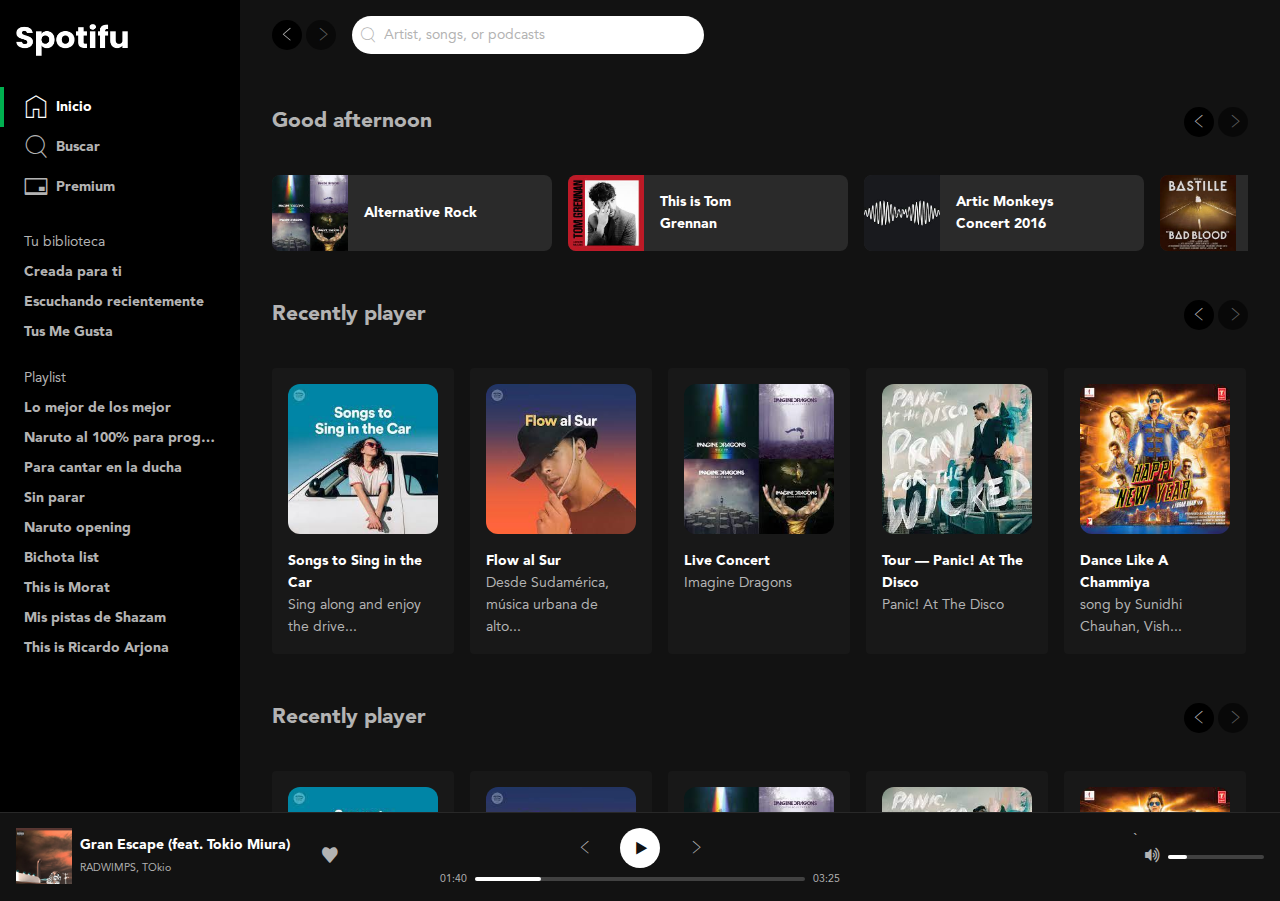
==== index.html @ bc547d2e "fixed margins, width" ====
<!DOCTYPE html>
<html lang="en">

<head>
  <meta charset="UTF-8">
  <meta http-equiv="X-UA-Compatible" content="IE=edge">
  <meta name="viewport" content="width=device-width, initial-scale=1.0">
  <link rel="stylesheet" href="./css/index.css">
  <title>Spotifu</title>
  <link rel="icon" type="image/svg" href="https://cdn.icon-icons.com/icons2/836/PNG/512/Spotify_icon-icons.com_66783.png" />
  <meta property="og:title" content="Prototipo de Spotify en HTML/CSS" />
  <meta property="og:type" content="website" />
  <meta property="og:image"
    content="https://platform-api-production.s3.amazonaws.com/projects/details/2161f6a0-d2ac-4b05-9c43-fff8dbb6854b/Proyecci%C3%B3n-spotifu.png" />
  <meta property="og:description" content="Prototipo de Spotify diseñado con HTML y CSS." />

  </head>

<body class="body">
  <div class="layout">
    <div class="layout-block">
      <div class="layout-sidebar">
        <div class="sidebar" aria-label="sidebar">
          <header class="logo" role="banner">
            <a href="/" aria-current="page">
              <img src="./images/spotifu.png" class="logo-image" width="112" height="32" alt="Logo de Spotifu">
            </a>
          </header>
          <nav class="menu" aria-label="Principal">
            <ul class="menu-list">
              <li class="menuItem is-active">
                <a class="link" href="/" aria-current="page">
                  <i class="icon-homes" aria-hidden="true"> </i>
                  <span>Inicio</span>
                </a>
              </li>
              <li class="menuItem">
                <a class="link" href="/">
                  <i class="icon-search-small" aria-hidden="true"> </i>
                  <span>Buscar</span>
                </a>
              </li>
              <li class="menuItem">
                <a class="link" href="/">
                  <i class="icon-credit-card" aria-hidden="true"> </i>
                  <span>Premium</span>
                </a>
              </li>
            </ul>
          </nav>
          <nav class="list" aria-labelledby="library-navigation">
            <h2 class="list-title" id="library-navigation">Tu biblioteca</h2>
            <ul class="list-content">
              <li class="list-item"><a href="#" class="link">Creada para ti</a></li>
              <li class="list-item"><a href="#" class="link">Escuchando recientemente</a></li>
              <li class="list-item"><a href="#" class="link">Tus Me Gusta</a></li>
            </ul>
          </nav>
          <nav class="list" aria-labelledby="playlist-navigation">
            <h2 class="list-title" id="playlist-navigation">Playlist</h2>
            <ul class="list-content">
              <li class="list-item"><a href="#" class="link">Lo mejor de los mejor</a></li>
              <li class="list-item">
                <span class="ellipsis">
                  <a href="#" class="link">Naruto al 100% para programar en la noche</a>
                </span>
              </li>
              <li class="list-item"><a href="#" class="link">Para cantar en la ducha</a></li>
              <li class="list-item"><a href="#" class="link">Sin parar</a></li>
              <li class="list-item"><a href="#" class="link">Naruto opening</a></li>
              <li class="list-item"><a href="#" class="link">Bichota list</a></li>
              <li class="list-item"><a href="#" class="link">This is Morat</a></li>
              <li class="list-item"><a href="#" class="link">Mis pistas de Shazam</a></li>
              <li class="list-item"><a href="#" class="link">This is Ricardo Arjona</a></li>
            </ul>
          </nav>
        </div>
      </div>
      <div class="layout-main">
        <div class="page">
          <div class="sticky">
            <div class="page-block">
              <header class="header" aria-label="Barra Superior y menu del usuarioheader">
                <div class="navigation">
                  <button class="navigation-prev" aria-label="Volver" title="Volver">
                    <i class="icon-chevron-left" aria-hidden="true"></i>
                  </button>
                  <button class="navigation-next" disabled aria-label="Avanzar" title="Avanzar">
                    <i class="icon-chevron-right" aria-hidden="true"></i>
                  </button>
                </div>
                <form class="search" role="search" aria-label="Buscar por canciones, artistas o podcast">
                  <i class="icon-search-small" aria-hidden="true"></i>
                  <input type="search" placeholder="Artist, songs, or podcasts">
                </form>
              </header>
            </div>
          </div>

          <main class="page-block">
            <section class="playlistList" aria-labelledby="region1">
              <div class="playlistList-top">
                <h2 class="title" id="region1"> Good afternoon</h2>
                <div class="navigation">
                  <button class="navigation-prev" aria-label="Volver" title="Volver">
                    <i class="icon-chevron-left" aria-hidden="true"></i>
                  </button>
                  <button class="navigation-next" disabled aria-label="Avanzar" title="Avanzar">
                    <i class="icon-chevron-right" aria-hidden="true"></i>
                  </button>
                </div>
              </div>
              <div class="playlistList-container">
                <div class="playlistB">
                  <div class="playlistB-cover">
                    <img src="./images/imagine-dragons-mix.jpeg" width="76" height="76" alt="Cover de la playlist">
                  </div>
                  <div class="playlistB-details">
                    <h3 class="playlistB-title">Alternative Rock</h3>
                    <div class="playlistB-control">
                      <button class="buttonIcon is-primary" title="Reproducir la lista de reproduccion de Alternative Rock"
                        aria-label="Reproducir la lista de reproduccion de Alternative Rock">
                        <i class="icon-play" aria-hidden="true"></i>
                      </button>
                    </div>
                  </div>
                </div>

                <div class="playlistB">
                  <div class="playlistB-cover">
                    <img src="./images/tom-grennan.jpeg" width="76" height="76" alt="Cover de la playlist">
                  </div>
                  <div class="playlistB-details">
                    <h3 class="playlistB-title">This is Tom Grennan</h3>
                    <div class="playlistB-control">
                      <button class="buttonIcon is-primary" title="Reproducir la lista de reproduccion de This is Tom Grennan"
                        aria-label="Reproducir la lista de reproduccion de This is Tom Grennan">
                        <i class="icon-play" aria-hidden="true"></i>
                      </button>
                    </div>
                  </div>
                </div>

                <div class="playlistB">
                  <div class="playlistB-cover">
                    <img src="./images/artic.jpeg" width="76" height="76" alt="Cover de la playlist">
                  </div>
                  <div class="playlistB-details">
                    <h3 class="playlistB-title">Artic Monkeys Concert 2016</h3>
                    <div class="playlistB-control">
                      <button class="buttonIcon is-primary" title="Reproducir la lista de reproduccion de Zero and more"
                        aria-label="Reproducir la lista de reproduccion de Zero and more">
                        <i class="icon-play" aria-hidden="true"></i>
                      </button>
                    </div>
                  </div>
                </div>

                <div class="playlistB">
                  <div class="playlistB-cover">
                    <img src="./images/bad-blood.jpeg" width="76" height="76" alt="Cover de la playlist">
                  </div>
                  <div class="playlistB-details">
                    <h3 class="playlistB-title">Bastille Mix</h3>
                    <div class="playlistB-control">
                      <button class="buttonIcon is-primary" title="Reproducir la lista de reproduccion de Zero and more"
                        aria-label="Reproducir la lista de reproduccion de Zero and more">
                        <i class="icon-play" aria-hidden="true"></i>
                      </button>
                    </div>
                  </div>
                </div>

                <div class="playlistB">
                  <div class="playlistB-cover">
                    <img src="./images/panic.jpeg" width="76" height="76" alt="Cover de la playlist">
                  </div>
                  <div class="playlistB-details">
                    <h3 class="playlistB-title">Pray for the Wicked</h3>
                    <div class="playlistB-control">
                      <button class="buttonIcon is-primary" title="Reproducir la lista de reproduccion de Zero and more"
                        aria-label="Reproducir la lista de reproduccion de Zero and more">
                        <i class="icon-play" aria-hidden="true"></i>
                      </button>
                    </div>
                  </div>
                </div>

                <div class="playlistB">
                  <div class="playlistB-cover">
                    <img src="./images/rag-bone.jpeg" width="76" height="76" alt="Cover de la playlist">
                  </div>
                  <div class="playlistB-details">
                    <h3 class="playlistB-title">Humans</h3>
                    <div class="playlistB-control">
                      <button class="buttonIcon is-primary" title="Reproducir la lista de reproduccion de Humans"
                        aria-label="Reproducir la lista de reproduccion de Humans">
                        <i class="icon-play" aria-hidden="true"></i>
                      </button>
                    </div>
                  </div>
                </div>

                <div class="playlistB">
                  <div class="playlistB-cover">
                    <img src="./images/dermot.jpeg" width="76" height="76" alt="Cover de la playlist">
                  </div>
                  <div class="playlistB-details">
                    <h3 class="playlistB-title">Without Fear.</h3>
                    <div class="playlistB-control">
                      <button class="buttonIcon is-primary" title="Reproducir la lista de reproduccion de Without Fear."
                        aria-label="Reproducir la lista de reproduccion de Without Fear.">
                        <i class="icon-play" aria-hidden="true"></i>
                      </button>
                    </div>
                  </div>
                </div>

                <div class="playlistB">
                  <div class="playlistB-cover">
                    <img src="./images/alicia.jpeg" width="76" height="76" alt="Cover de la playlist">
                  </div>
                  <div class="playlistB-details">
                    <h3 class="playlistB-title">New York Tour - Alicia Keys</h3>
                    <div class="playlistB-control">
                      <button class="buttonIcon is-primary" title="Reproducir la lista de reproduccion de New York Tour Alicia"
                        aria-label="Reproducir la lista de reproduccion de New York Tour Alicia">
                        <i class="icon-play" aria-hidden="true"></i>
                      </button>
                    </div>
                  </div>
                </div>
              </div>

            </section>

            <section class="playlistList" aria-labelledby="region2">
              <div class="playlistList-top">
                <h2 class="title" id="region2"> Recently player</h2>
                <div class="navigation">
                  <button class="navigation-prev" aria-label="Volver" title="Volver">
                    <i class="icon-chevron-left" aria-hidden="true"></i>
                  </button>
                  <button class="navigation-next" disabled aria-label="Avanzar" title="Avanzar">
                    <i class="icon-chevron-right" aria-hidden="true"></i>
                  </button>
                </div>
              </div>

              <div class="playlistList-container">
                <div class="playlistA">
                  <div class="playlistA-cover">
                    <img src="./images/songs-car.jpeg" width="150" height="150" alt="Cover de la playlist">
                    <button class="buttonIcon is-primary" aria-label="Reproducir" label="Reproducir">
                      <i class="icon-play" aria-hidden="true"></i>
                    </button>
                  </div>
                  <h3 class="playlistA-title">Songs to Sing in the Car</h3>
                  <h4 class="playlistA-description">Sing along and enjoy the drive...</h4>
                </div>

                <div class="playlistA">
                  <div class="playlistA-cover">
                    <img src="./images/flow.jpeg" width="150" height="150" alt="Cover de la playlist">
                    <button class="buttonIcon is-primary" aria-label="Reproducir" label="Reproducir">
                      <i class="icon-play" aria-hidden="true"></i>
                    </button>
                  </div>
                  <h3 class="playlistA-title">Flow al Sur</h3>
                  <h4 class="playlistA-description">Desde Sudamérica, música urbana de alto...</h4>
                </div>

                <div class="playlistA">
                  <div class="playlistA-cover">
                    <img src="./images/imagine-dragons-mix.jpeg" width="150" height="150" alt="Cover de la playlist">
                    <button class="buttonIcon is-primary" aria-label="Reproducir" label="Reproducir">
                      <i class="icon-play" aria-hidden="true"></i>
                    </button>
                  </div>
                  <h3 class="playlistA-title">Live Concert</h3>
                  <h4 class="playlistA-description">Imagine Dragons</h4>
                </div>

                <div class="playlistA">
                  <div class="playlistA-cover">
                    <img src="./images/panic.jpeg" width="150" height="150" alt="Cover de la playlist">
                    <button class="buttonIcon is-primary" aria-label="Reproducir" label="Reproducir">
                      <i class="icon-play" aria-hidden="true"></i>
                    </button>
                  </div>
                  <h3 class="playlistA-title">Tour — Panic! At The Disco</h3>
                  <h4 class="playlistA-description">Panic! At The Disco</h4>
                </div>

                <div class="playlistA">
                  <div class="playlistA-cover">
                    <img src="./images/chammiya.jpeg" width="150" height="150" alt="Cover de la playlist">
                    <button class="buttonIcon is-primary" aria-label="Reproducir" label="Reproducir">
                      <i class="icon-play" aria-hidden="true"></i>
                    </button>
                  </div>
                  <h3 class="playlistA-title">Dance Like A Chammiya</h3>
                  <h4 class="playlistA-description">song by Sunidhi Chauhan, Vish...</h4>
                </div>

                <div class="playlistA">
                  <div class="playlistA-cover">
                    <img src="./images/sajdaa.jpeg" width="150" height="150" alt="Cover de la playlist">
                    <button class="buttonIcon is-primary" aria-label="Reproducir" label="Reproducir">
                      <i class="icon-play" aria-hidden="true"></i>
                    </button>
                  </div>
                  <h3 class="playlistA-title">My Name is Khan</h3>
                  <h4 class="playlistA-description">Shankar-Ehsaan-Loy, Rahat Fateh A</h4>
                </div>
              </div>

            </section>

            <section class="playlistList" aria-labelledby="region3">
              <div class="playlistList-top">
                <h2 class="title" id="region3"> Recently player</h2>
                <div class="navigation">
                  <button class="navigation-prev" aria-label="Volver" title="Volver">
                    <i class="icon-chevron-left" aria-hidden="true"></i>
                  </button>
                  <button class="navigation-next" disabled aria-label="Avanzar" title="Avanzar">
                    <i class="icon-chevron-right" aria-hidden="true"></i>
                  </button>
                </div>
              </div>

              <div class="playlistList-container">
                <div class="playlistA">
                  <div class="playlistA-cover">
                    <img src="./images/songs-car.jpeg" width="150" height="150" alt="Cover de la playlist">
                    <button class="buttonIcon is-primary" aria-label="Reproducir" label="Reproducir">
                      <i class="icon-play" aria-hidden="true"></i>
                    </button>
                  </div>
                  <h3 class="playlistA-title">Songs to Sing in the Car</h3>
                  <h4 class="playlistA-description">Sing along and enjoy the drive...</h4>
                </div>

                <div class="playlistA">
                  <div class="playlistA-cover">
                    <img src="./images/flow.jpeg" width="150" height="150" alt="Cover de la playlist">
                    <button class="buttonIcon is-primary" aria-label="Reproducir" label="Reproducir">
                      <i class="icon-play" aria-hidden="true"></i>
                    </button>
                  </div>
                  <h3 class="playlistA-title">Flow al Sur</h3>
                  <h4 class="playlistA-description">Desde Sudamérica, música urbana de alto...</h4>
                </div>

                <div class="playlistA">
                  <div class="playlistA-cover">
                    <img src="./images/imagine-dragons-mix.jpeg" width="150" height="150" alt="Cover de la playlist">
                    <button class="buttonIcon is-primary" aria-label="Reproducir" label="Reproducir">
                      <i class="icon-play" aria-hidden="true"></i>
                    </button>
                  </div>
                  <h3 class="playlistA-title">Live Concert</h3>
                  <h4 class="playlistA-description">Imagine Dragons</h4>
                </div>

                <div class="playlistA">
                  <div class="playlistA-cover">
                    <img src="./images/panic.jpeg" width="150" height="150" alt="Cover de la playlist">
                    <button class="buttonIcon is-primary" aria-label="Reproducir" label="Reproducir">
                      <i class="icon-play" aria-hidden="true"></i>
                    </button>
                  </div>
                  <h3 class="playlistA-title">Tour — Panic! At The Disco</h3>
                  <h4 class="playlistA-description">Panic! At The Disco</h4>
                </div>

                <div class="playlistA">
                  <div class="playlistA-cover">
                    <img src="./images/chammiya.jpeg" width="150" height="150" alt="Cover de la playlist">
                    <button class="buttonIcon is-primary" aria-label="Reproducir" label="Reproducir">
                      <i class="icon-play" aria-hidden="true"></i>
                    </button>
                  </div>
                  <h3 class="playlistA-title">Dance Like A Chammiya</h3>
                  <h4 class="playlistA-description">song by Sunidhi Chauhan, Vish...</h4>
                </div>

                <div class="playlistA">
                  <div class="playlistA-cover">
                    <img src="./images/sajdaa.jpeg" width="150" height="150" alt="Cover de la playlist">
                    <button class="buttonIcon is-primary" aria-label="Reproducir" label="Reproducir">
                      <i class="icon-play" aria-hidden="true"></i>
                    </button>
                  </div>
                  <h3 class="playlistA-title">My Name is Khan</h3>
                  <h4 class="playlistA-description">Shankar-Ehsaan-Loy, Rahat Fateh A</h4>
                </div>
              </div>

            </section>

            <section class="playlistList" aria-labelledby="region4">
              <div class="playlistList-top">
                <h2 class="title" id="region4"> Recently player</h2>
                <div class="navigation">
                  <button class="navigation-prev" aria-label="Volver" title="Volver">
                    <i class="icon-chevron-left" aria-hidden="true"></i>
                  </button>
                  <button class="navigation-next" disabled aria-label="Avanzar" title="Avanzar">
                    <i class="icon-chevron-right" aria-hidden="true"></i>
                  </button>
                </div>
              </div>

              <div class="playlistList-container">
                <div class="playlistA">
                  <div class="playlistA-cover">
                    <img src="./images/songs-car.jpeg" width="150" height="150" alt="Cover de la playlist">
                    <button class="buttonIcon is-primary" aria-label="Reproducir" label="Reproducir">
                      <i class="icon-play" aria-hidden="true"></i>
                    </button>
                  </div>
                  <h3 class="playlistA-title">Songs to Sing in the Car</h3>
                  <h4 class="playlistA-description">Sing along and enjoy the drive...</h4>
                </div>

                <div class="playlistA">
                  <div class="playlistA-cover">
                    <img src="./images/flow.jpeg" width="150" height="150" alt="Cover de la playlist">
                    <button class="buttonIcon is-primary" aria-label="Reproducir" label="Reproducir">
                      <i class="icon-play" aria-hidden="true"></i>
                    </button>
                  </div>
                  <h3 class="playlistA-title">Flow al Sur</h3>
                  <h4 class="playlistA-description">Desde Sudamérica, música urbana de alto...</h4>
                </div>

                <div class="playlistA">
                  <div class="playlistA-cover">
                    <img src="./images/imagine-dragons-mix.jpeg" width="150" height="150" alt="Cover de la playlist">
                    <button class="buttonIcon is-primary" aria-label="Reproducir" label="Reproducir">
                      <i class="icon-play" aria-hidden="true"></i>
                    </button>
                  </div>
                  <h3 class="playlistA-title">Live Concert</h3>
                  <h4 class="playlistA-description">Imagine Dragons</h4>
                </div>

                <div class="playlistA">
                  <div class="playlistA-cover">
                    <img src="./images/panic.jpeg" width="150" height="150" alt="Cover de la playlist">
                    <button class="buttonIcon is-primary" aria-label="Reproducir" label="Reproducir">
                      <i class="icon-play" aria-hidden="true"></i>
                    </button>
                  </div>
                  <h3 class="playlistA-title">Tour — Panic! At The Disco</h3>
                  <h4 class="playlistA-description">Panic! At The Disco</h4>
                </div>

                <div class="playlistA">
                  <div class="playlistA-cover">
                    <img src="./images/chammiya.jpeg" width="150" height="150" alt="Cover de la playlist">
                    <button class="buttonIcon is-primary" aria-label="Reproducir" label="Reproducir">
                      <i class="icon-play" aria-hidden="true"></i>
                    </button>
                  </div>
                  <h3 class="playlistA-title">Dance Like A Chammiya</h3>
                  <h4 class="playlistA-description">song by Sunidhi Chauhan, Vish...</h4>
                </div>

                <div class="playlistA">
                  <div class="playlistA-cover">
                    <img src="./images/sajdaa.jpeg" width="150" height="150" alt="Cover de la playlist">
                    <button class="buttonIcon is-primary" aria-label="Reproducir" label="Reproducir">
                      <i class="icon-play" aria-hidden="true"></i>
                    </button>
                  </div>
                  <h3 class="playlistA-title">My Name is Khan</h3>
                  <h4 class="playlistA-description">Shankar-Ehsaan-Loy, Rahat Fateh A</h4>
                </div>
              </div>

            </section>
          </main>
        </div>
      </div>

    </div>

    <div class="layout-block">
      <footer class="layout-bottom">
        <div class="player">
          <div class="player-nowPlaying">
            <div class="nowPlaying">
              <div class="nowPlaying-cover">
                <img src="./images/mini-cover.png" width="56" height="56" alt="Portada de Gran Escape"
                  title="Portada de Gran Escape">
              </div>
              <div class="nowPlaying-details">
                <div class="nowPlaying-description">
                  <a href="#song" class="nowPlaying-title">
                    Gran Escape (feat. Tokio Miura)
                  </a>
                  <a href="#artist" class="nowPlaying-artist">
                    RADWIMPS, TOkio
                  </a>
                </div>
                <div class="nowPlaying-actions">
                  <button class="player-control" role="switch" aria-checked="false" aria-label="Guardar en tu biblioteca"
                    title="Guardar en tu biblioteca">
                    <i class="icon-heart" aria-hidden="true"></i>
                  </button>
                </div>
              </div>
            </div>
          </div>

          <div class="player-playerControls">
            <div class="playerControls" aria-label="Controles de reproduccion">
              <div class="playerControls-buttons">
                <button class="buttonIcon" aria-label="Anterior" title="Anterior">
                  <i class="icon-chevron-left" aria-hidden="true"></i>
                </button>
                <button class="buttonIcon is-white" aria-label="Reproducir" title="Reproducir">
                  <i class="icon-play" aria-hidden="true"></i>
                </button>
                <button class="buttonIcon" aria-label="Siguiente" title="Siguiente">
                  <i class="icon-chevron-right" aria-hidden="true"></i>
                </button>
              </div>
              <div class="playerPlayback">
                <span class="playerPlayback-progressTime">01:40</span>
                <div class="playerPlayback-slider">
                  <div class="slider">
                    <div class="slider-progress">
                      <button class="slider-button" aria-label="Controlar el progreso de la reproducción"></button>
                    </div>
                  </div>
                </div>
                <span class="playerPlayback-progressTime">03:25</span>
              </div>
            </div>
          </div>
          <div class="player-playerVolumen">`
            <div class="playerVolumen">
              <button class="player-control" aria-describedby="volumen-icon" aria-label="Silenciar">
                <i class="icon-volume-up" id="volumen-icon" role="presentation" aria-label="Volumen alto"></i>
              </button>
              <div class="playerVolumen-slider">
                <div class="slider">
                  <div class="slider-progress">
                    <button class="slider-button" aria-label="Controlar el progreso de la reproducción"></button>
                  </div>
                </div>
              </div>
            </div>
          </div>

        </div>
      </footer>

    </div>


  </div>



</body>

</html>
---- css/index.css ----
@import './icons.css';
@import './fonts.css';
@import './body.css';
@import './link.css';
@import './button-icon.css';
@import './sidebar.css';
@import './ellipsis.css';
@import './player.css';
@import './page.css';
@import './layout.css';
@import './scrollbar.css';


:root{
  font-size: 14px;
  --primary: #00B050;
  --white: #FFFFFF;
  --gray10: #B3B3B3;
  --gray20: #737373;
  --gray30: #282828;
  --gray40: #181818;
  --gray50: #121212;
  --gray60: #000000;
  --basefontFamily: Avenir, Helvetica, sans-serif;
  --headline1: bold 2rem/normal var(--basefontFamily);
  --headline2: bold 1.5rem/1.75rem var(--basefontFamily);
  --baseFont: normal .875rem/1.375rem var(--basefontFamily);
  --baseFontBold: bold .875rem/1.375rem var(--basefontFamily);
  --button: bold .875rem/1rem var(--basefontFamily);
  --small: normal .75em/normal var(--basefontFamily);
}
@media screen and (min-width: 768px) {
  :root{
    font-size: 16px;
  }
}
@media screen and (min-width: 1367px) {
  :root{
    font-size: 18px;
  }
}
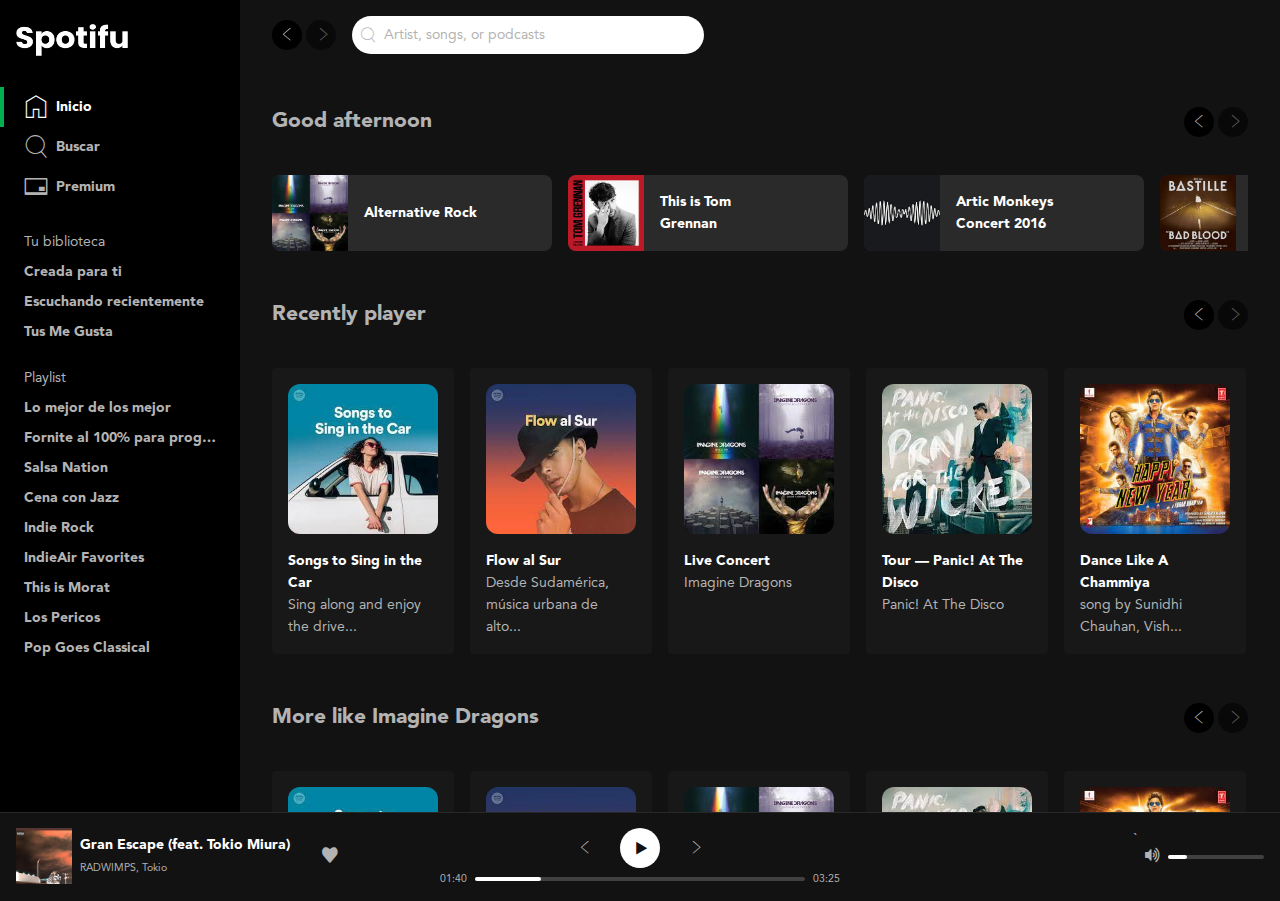
==== commit 8c9c78c2: "changed texts of playlists" ====
--- a/index.html
+++ b/index.html
@@ -62,16 +62,16 @@
               <li class="list-item"><a href="#" class="link">Lo mejor de los mejor</a></li>
               <li class="list-item">
                 <span class="ellipsis">
-                  <a href="#" class="link">Naruto al 100% para programar en la noche</a>
+                  <a href="#" class="link">Fornite al 100% para programar en la noche</a>
                 </span>
               </li>
-              <li class="list-item"><a href="#" class="link">Para cantar en la ducha</a></li>
-              <li class="list-item"><a href="#" class="link">Sin parar</a></li>
-              <li class="list-item"><a href="#" class="link">Naruto opening</a></li>
-              <li class="list-item"><a href="#" class="link">Bichota list</a></li>
+              <li class="list-item"><a href="#" class="link">Salsa Nation</a></li>
+              <li class="list-item"><a href="#" class="link">Cena con Jazz</a></li>
+              <li class="list-item"><a href="#" class="link">Indie Rock</a></li>
+              <li class="list-item"><a href="#" class="link">IndieAir Favorites</a></li>
               <li class="list-item"><a href="#" class="link">This is Morat</a></li>
-              <li class="list-item"><a href="#" class="link">Mis pistas de Shazam</a></li>
-              <li class="list-item"><a href="#" class="link">This is Ricardo Arjona</a></li>
+              <li class="list-item"><a href="#" class="link">Los Pericos</a></li>
+              <li class="list-item"><a href="#" class="link">Pop Goes Classical</a></li>
             </ul>
           </nav>
         </div>
@@ -319,7 +319,7 @@
 
             <section class="playlistList" aria-labelledby="region3">
               <div class="playlistList-top">
-                <h2 class="title" id="region3"> Recently player</h2>
+                <h2 class="title" id="region3"> More like Imagine Dragons</h2>
                 <div class="navigation">
                   <button class="navigation-prev" aria-label="Volver" title="Volver">
                     <i class="icon-chevron-left" aria-hidden="true"></i>
@@ -402,7 +402,7 @@
 
             <section class="playlistList" aria-labelledby="region4">
               <div class="playlistList-top">
-                <h2 class="title" id="region4"> Recently player</h2>
+                <h2 class="title" id="region4"> Listening together</h2>
                 <div class="navigation">
                   <button class="navigation-prev" aria-label="Volver" title="Volver">
                     <i class="icon-chevron-left" aria-hidden="true"></i>
@@ -503,7 +503,7 @@
                     Gran Escape (feat. Tokio Miura)
                   </a>
                   <a href="#artist" class="nowPlaying-artist">
-                    RADWIMPS, TOkio
+                    RADWIMPS, Tokio
                   </a>
                 </div>
                 <div class="nowPlaying-actions">
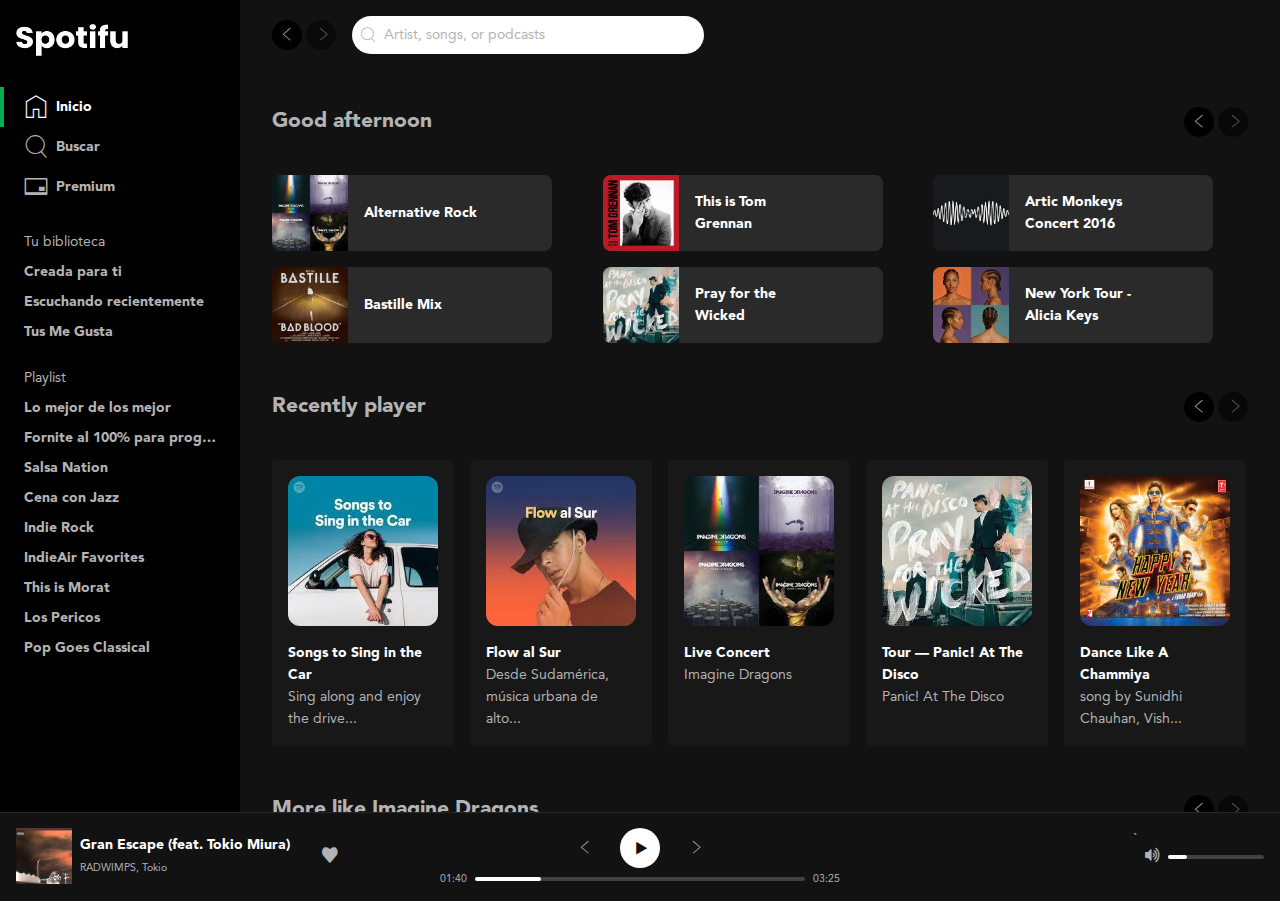
==== commit ab0cbfe0: "added grit template" ====
--- a/index.html
+++ b/index.html
@@ -110,7 +110,7 @@
                   </button>
                 </div>
               </div>
-              <div class="playlistList-container">
+              <div class="playlistList-container is-grid">
                 <div class="playlistB">
                   <div class="playlistB-cover">
                     <img src="./images/imagine-dragons-mix.jpeg" width="76" height="76" alt="Cover de la playlist">
@@ -186,7 +186,7 @@
                   </div>
                 </div>
 
-                <div class="playlistB">
+                <!-- <div class="playlistB">
                   <div class="playlistB-cover">
                     <img src="./images/rag-bone.jpeg" width="76" height="76" alt="Cover de la playlist">
                   </div>
@@ -214,7 +214,7 @@
                       </button>
                     </div>
                   </div>
-                </div>
+                </div> -->
 
                 <div class="playlistB">
                   <div class="playlistB-cover">
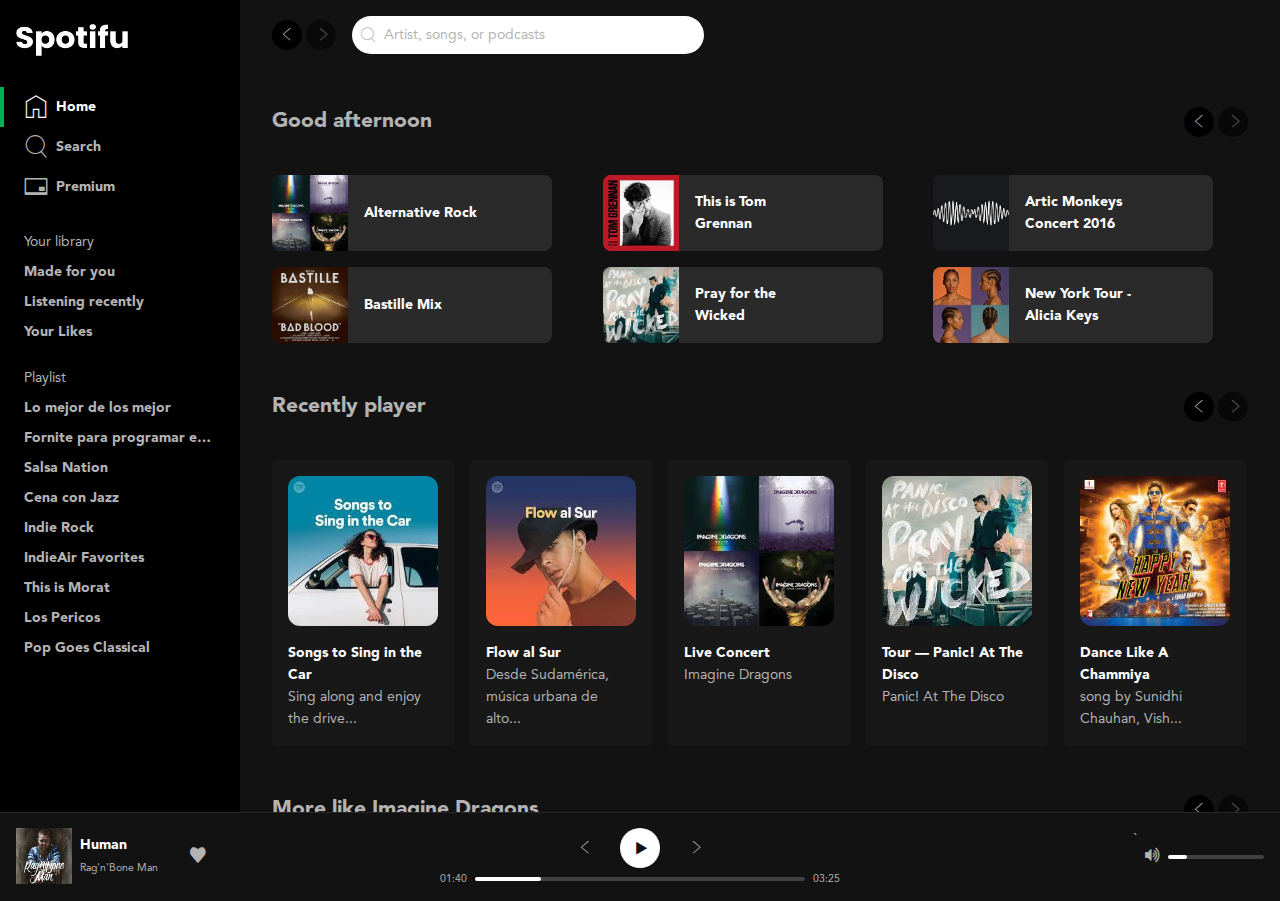
==== commit 8e874c43: "added album page" ====
--- a/index.html
+++ b/index.html
@@ -31,13 +31,13 @@
               <li class="menuItem is-active">
                 <a class="link" href="/" aria-current="page">
                   <i class="icon-homes" aria-hidden="true"> </i>
-                  <span>Inicio</span>
+                  <span>Home</span>
                 </a>
               </li>
               <li class="menuItem">
                 <a class="link" href="/">
                   <i class="icon-search-small" aria-hidden="true"> </i>
-                  <span>Buscar</span>
+                  <span>Search</span>
                 </a>
               </li>
               <li class="menuItem">
@@ -49,11 +49,11 @@
             </ul>
           </nav>
           <nav class="list" aria-labelledby="library-navigation">
-            <h2 class="list-title" id="library-navigation">Tu biblioteca</h2>
+            <h2 class="list-title" id="library-navigation">Your library</h2>
             <ul class="list-content">
-              <li class="list-item"><a href="#" class="link">Creada para ti</a></li>
-              <li class="list-item"><a href="#" class="link">Escuchando recientemente</a></li>
-              <li class="list-item"><a href="#" class="link">Tus Me Gusta</a></li>
+              <li class="list-item"><a href="#" class="link">Made for you</a></li>
+              <li class="list-item"><a href="#" class="link">Listening recently</a></li>
+              <li class="list-item"><a href="#" class="link">Your Likes</a></li>
             </ul>
           </nav>
           <nav class="list" aria-labelledby="playlist-navigation">
@@ -62,7 +62,7 @@
               <li class="list-item"><a href="#" class="link">Lo mejor de los mejor</a></li>
               <li class="list-item">
                 <span class="ellipsis">
-                  <a href="#" class="link">Fornite al 100% para programar en la noche</a>
+                  <a href="#" class="link">Fornite para programar en la noche</a>
                 </span>
               </li>
               <li class="list-item"><a href="#" class="link">Salsa Nation</a></li>
@@ -494,16 +494,16 @@
           <div class="player-nowPlaying">
             <div class="nowPlaying">
               <div class="nowPlaying-cover">
-                <img src="./images/mini-cover.png" width="56" height="56" alt="Portada de Gran Escape"
+                <img  src="./images/rag-bone.jpeg" width="56" height="56" alt="Portada de Gran Escape"
                   title="Portada de Gran Escape">
               </div>
               <div class="nowPlaying-details">
                 <div class="nowPlaying-description">
-                  <a href="#song" class="nowPlaying-title">
-                    Gran Escape (feat. Tokio Miura)
+                  <a href="/viewAlbum.html" class="nowPlaying-title">
+                    Human
                   </a>
-                  <a href="#artist" class="nowPlaying-artist">
-                    RADWIMPS, Tokio
+                  <a href="/viewAlbum.html" class="nowPlaying-artist">
+                    Rag'n'Bone Man
                   </a>
                 </div>
                 <div class="nowPlaying-actions">
--- a/css/index.css
+++ b/css/index.css
@@ -9,6 +9,7 @@
 @import './page.css';
 @import './layout.css';
 @import './scrollbar.css';
+@import './album.css';
 
 
 :root{
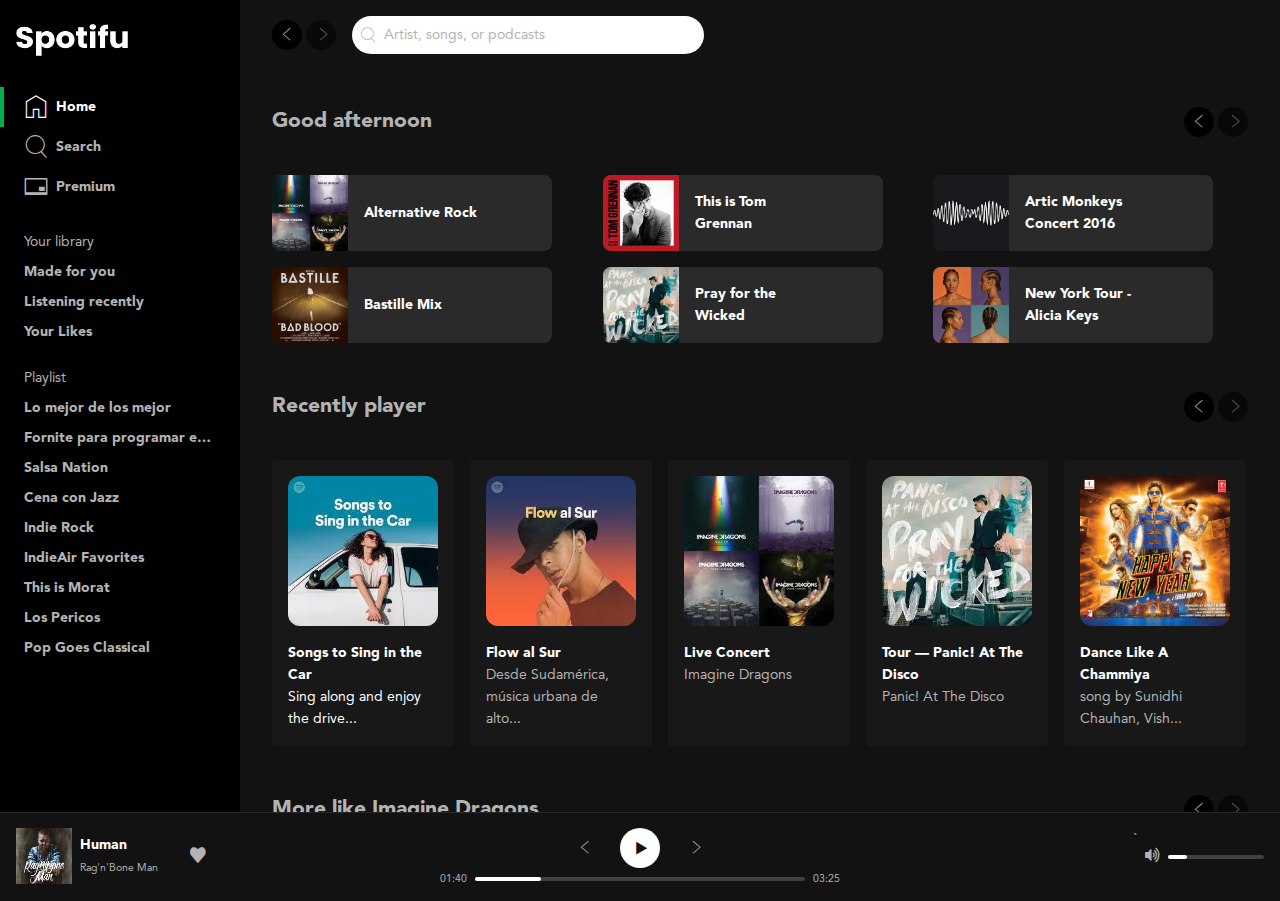
==== commit 8a385976: "added playlist view" ====
--- a/index.html
+++ b/index.html
@@ -248,16 +248,18 @@
               </div>
 
               <div class="playlistList-container">
-                <div class="playlistA">
-                  <div class="playlistA-cover">
-                    <img src="./images/songs-car.jpeg" width="150" height="150" alt="Cover de la playlist">
-                    <button class="buttonIcon is-primary" aria-label="Reproducir" label="Reproducir">
-                      <i class="icon-play" aria-hidden="true"></i>
-                    </button>
-                  </div>
-                  <h3 class="playlistA-title">Songs to Sing in the Car</h3>
-                  <h4 class="playlistA-description">Sing along and enjoy the drive...</h4>
-                </div>
+                <a href="./viewPlaylist.html">
+                  <div class="playlistA">
+                    <div class="playlistA-cover">
+                      <img src="./images/songs-car.jpeg" width="150" height="150" alt="Cover de la playlist">
+                      <button class="buttonIcon is-primary" aria-label="Reproducir" label="Reproducir">
+                        <i class="icon-play" aria-hidden="true"></i>
+                      </button>
+                    </div>
+                    <h3 class="playlistA-title">Songs to Sing in the Car</h3>
+                    <h4 class="playlistA-description">Sing along and enjoy the drive...</h4>
+                  </div>
+                </a>
 
                 <div class="playlistA">
                   <div class="playlistA-cover">
@@ -332,14 +334,16 @@
 
               <div class="playlistList-container">
                 <div class="playlistA">
-                  <div class="playlistA-cover">
-                    <img src="./images/songs-car.jpeg" width="150" height="150" alt="Cover de la playlist">
-                    <button class="buttonIcon is-primary" aria-label="Reproducir" label="Reproducir">
-                      <i class="icon-play" aria-hidden="true"></i>
-                    </button>
-                  </div>
-                  <h3 class="playlistA-title">Songs to Sing in the Car</h3>
-                  <h4 class="playlistA-description">Sing along and enjoy the drive...</h4>
+                  <a href="/viewPlaylist.html">
+                    <div class="playlistA-cover">
+                      <img src="./images/songs-car.jpeg" width="150" height="150" alt="Cover de la playlist">
+                      <button class="buttonIcon is-primary" aria-label="Reproducir" label="Reproducir">
+                        <i class="icon-play" aria-hidden="true"></i>
+                      </button>
+                    </div>
+                    <h3 class="playlistA-title">Songs to Sing in the Car</h3>
+                    <h4 class="playlistA-description">Sing along and enjoy the drive...</h4>
+                  </a>
                 </div>
 
                 <div class="playlistA">
@@ -493,26 +497,30 @@
         <div class="player">
           <div class="player-nowPlaying">
             <div class="nowPlaying">
-              <div class="nowPlaying-cover">
-                <img  src="./images/rag-bone.jpeg" width="56" height="56" alt="Portada de Gran Escape"
-                  title="Portada de Gran Escape">
-              </div>
-              <div class="nowPlaying-details">
-                <div class="nowPlaying-description">
-                  <a href="/viewAlbum.html" class="nowPlaying-title">
-                    Human
-                  </a>
-                  <a href="/viewAlbum.html" class="nowPlaying-artist">
-                    Rag'n'Bone Man
-                  </a>
-                </div>
-                <div class="nowPlaying-actions">
-                  <button class="player-control" role="switch" aria-checked="false" aria-label="Guardar en tu biblioteca"
-                    title="Guardar en tu biblioteca">
-                    <i class="icon-heart" aria-hidden="true"></i>
-                  </button>
-                </div>
-              </div>
+
+                <div class="nowPlaying-cover">
+                    <a href="./viewAlbum.html">
+                      <img  src="./images/rag-bone.jpeg" width="56" height="56" alt="Portada de Gran Escape"
+                            title="Portada de Gran Escape">
+                    </a>
+                </div>
+                <div class="nowPlaying-details">
+                  <div class="nowPlaying-description">
+                    <a href="/viewAlbum.html" class="nowPlaying-title">
+                      Human
+                    </a>
+                    <a href="/viewAlbum.html" class="nowPlaying-artist">
+                      Rag'n'Bone Man
+                    </a>
+                  </div>
+                  <div class="nowPlaying-actions">
+                    <button class="player-control" role="switch" aria-checked="false" aria-label="Guardar en tu biblioteca"
+                      title="Guardar en tu biblioteca">
+                      <i class="icon-heart" aria-hidden="true"></i>
+                    </button>
+                  </div>
+                </div>
+
             </div>
           </div>
 
--- a/css/index.css
+++ b/css/index.css
@@ -10,6 +10,7 @@
 @import './layout.css';
 @import './scrollbar.css';
 @import './album.css';
+@import './artist.css';
 
 
 :root{
